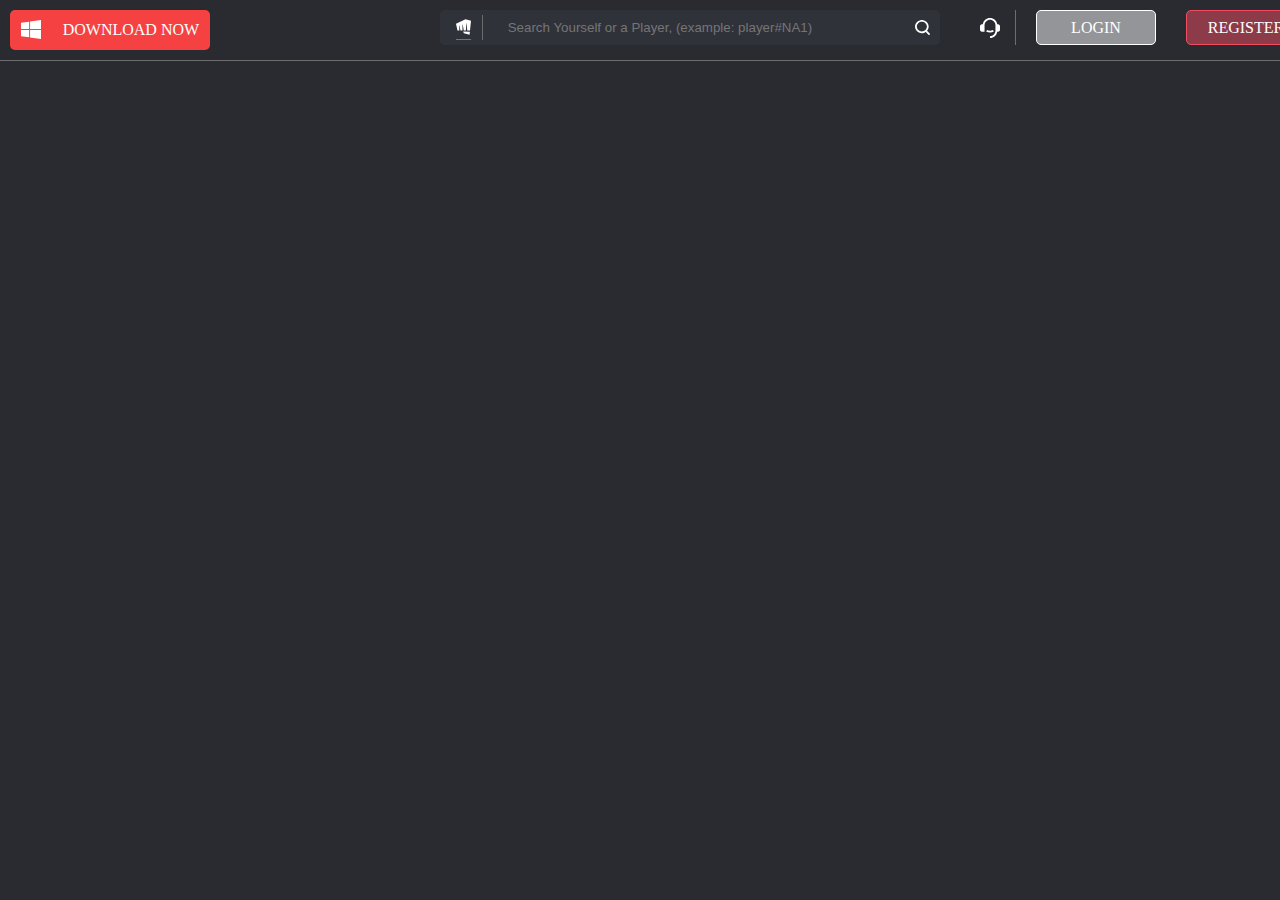
==== index.html @ ae6da839 "It is the beginning of the project, only the header is created, and some details are missing" ====
<!DOCTYPE html>
<html lang="es">
<head>
    <meta charset="UTF-8">
    <meta name="viewport" content="width=device-width, initial-scale=1.0">
    <link rel="shortcut icon" href="./assets/images/favicon.ico" type="image/x-icon">
    <link rel="stylesheet" href="./css/header.css">
    <title>globeX#meow's</title>
</head>
<body>
    <div  class="container">
        <header class="header">
            <div class="header__hover">
                <div class="header__div--download">
                    <img class="download__img" src="./assets/images/win.svg" alt="">
                    <p  class="download__txt">DOWNLOAD NOW</p>
                </div>
            </div>
            
            <div class="header__div--search">
                <div class="search__riotlogo">
                    <img class="search__riotlogo--img" src="./assets/images/riot-logo.svg" alt="">
                </div>
                <input class="search__input" type="search" name="" id="" placeholder="      Search Yourself or a Player, (example: player#NA1) ">
                <img class="search__img" src="./assets/images/busqueda.svg" alt="">
            </div>
            <div class="header__div--register">
                <div class="register__support">
                    <img class="register__support--img" src="./assets/images/support-icon.svg" alt="">
                </div>
                <div class="register__div">
                    <div class="register__div--login">
                        <p>LOGIN</p>
                    </div>
                    <div class="register__div--register">
                        <p>REGISTER</p>
                    </div>
                </div>
            </div>
        </header>
    </div>
</body>
</html>
---- css/header.css ----
*{
    box-sizing: border-box;
}
body{
    margin: 0;
    background-color: #292B30;
    color: #FFFFFF;
}
.header{
    background-color: #292B30;
    width: 100%;
    display: flex;
    justify-content: space-between;
    border-bottom: 1px solid rgb(109, 109, 109);
}
.header__div--download{
    display: flex;
    background-color: rgb(245, 65, 65);
    align-items: center;
    justify-content: space-around;
    width: 200px;
    height: 40px;
    margin: 10px;
    border-radius: 5px;
}
.header__hover:hover{
    
}
.download__img{
    width: 20px;
}
.header__div--search{
    display: flex;
    justify-content: space-around;
    height: 35px;
    width: 500px;
    background-color: #30323A;
    padding: 5px;
    border-radius: 5px;
    margin: 10px;
    margin-left: 220px;
}
.search__riotlogo{
    width: 45px;
    text-align: center;
    border-right: 1px solid rgb(109, 109, 109);
    display: flex;
    vertical-align: middle;
    justify-content: center;
}
.search__riotlogo--img{
    border-bottom: 1px solid rgb(245, 65, 65);
    width: 15px;
}
.search__input{
    width: 500px;
    background-color: transparent;
    border: 0px;
    outline: 0px;
}
.search__img{
    width: 25px;
    padding: 5px;
}
.header__div--register{
    display: flex;
    height: 35px; 
    align-items: center;
    justify-content: space-around; 
    margin: 10px;
}
.register__support{
    border-right: 1px solid rgb(109, 109, 109) ;
    height: 35px;
    display: flex;
    align-items: center;
    justify-content: center;
    margin: 5px;
}
.register__support--img{
    width: 20px;
    margin: 15px;
}
.register__div{
    display: flex;
    justify-content: space-around;
    width: 300px;
}
.register__div--login{
    border-radius: 5px;
    border: 1px solid white;
    width: 120px;
    height: 35px;
    background-color: rgba(255, 255, 255, 0.5);
    display: flex;
    justify-content: center;
    align-items: center;
}
.register__div--register{
    border-radius: 5px;
    border: 1px solid #F34C61;
    width: 120px;
    height: 35px;
    background-color: rgba(243, 76, 98, 0.5);
    display: flex;
    justify-content: center;
    align-items: center;
}
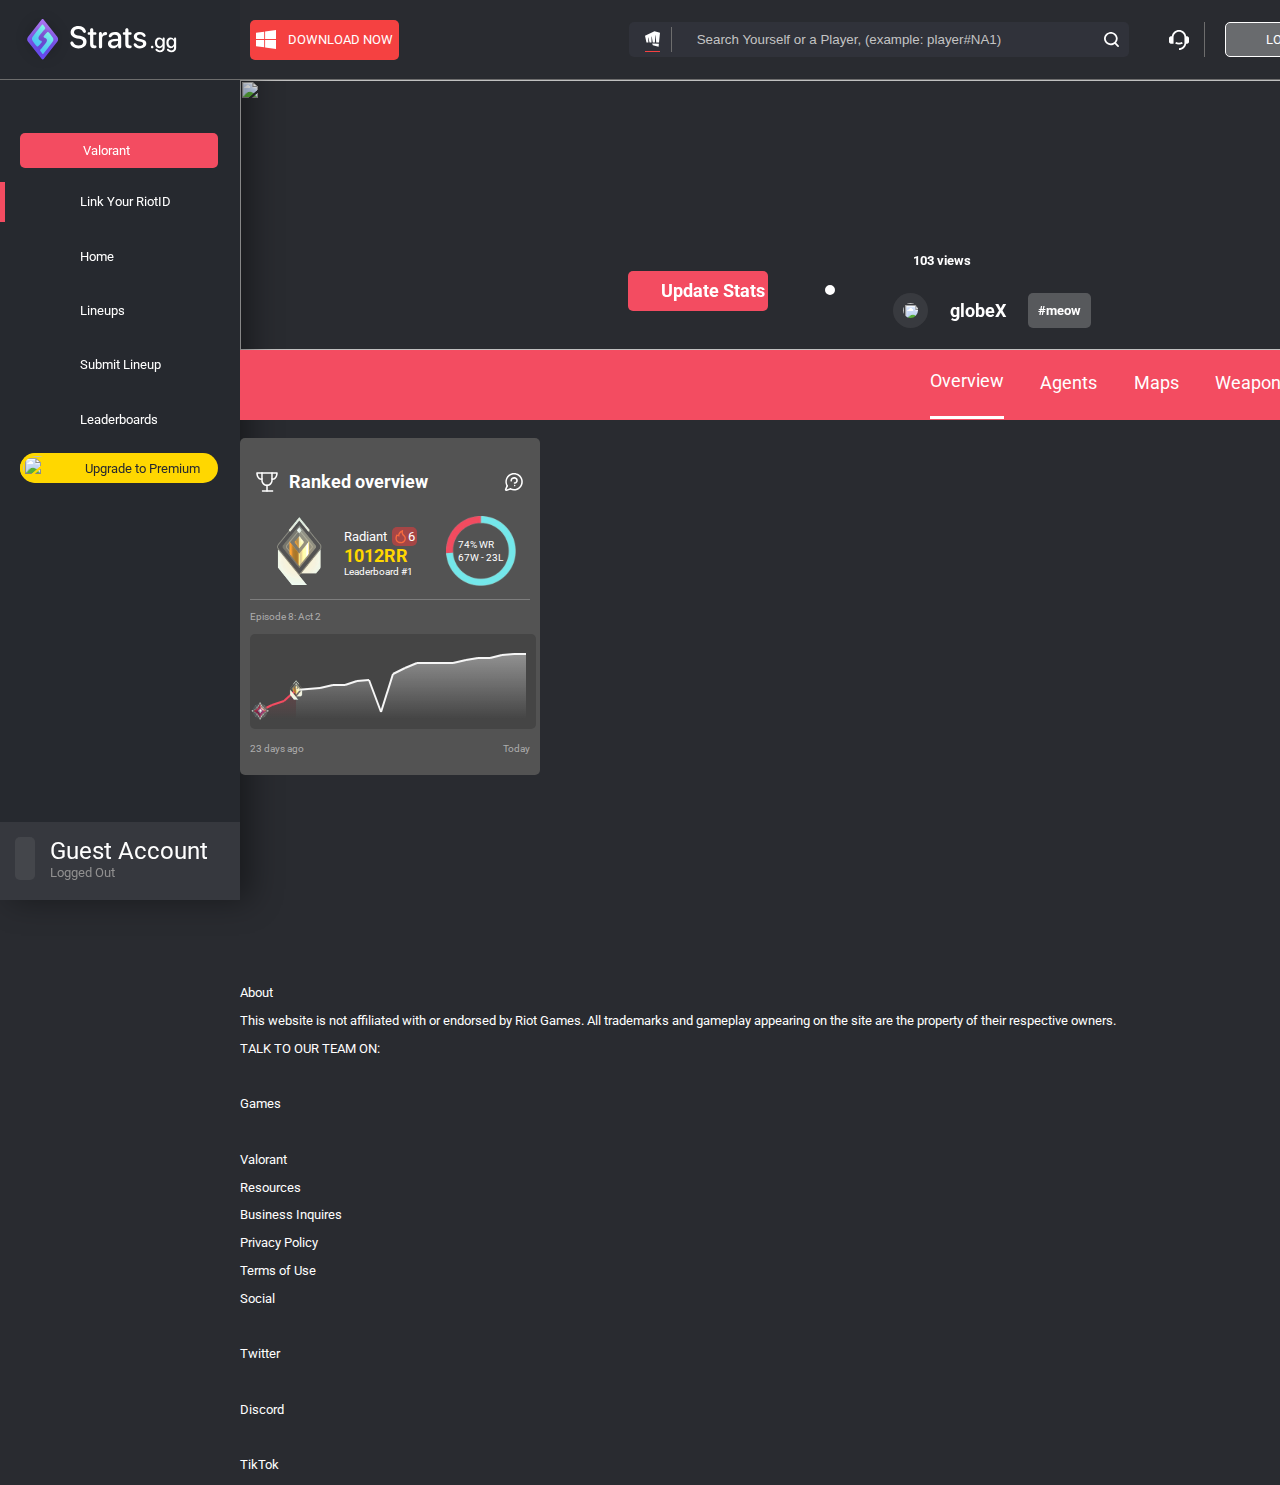
==== commit 6ce9564d: "one of the aside boxes on the first page is added, and some error with the things done previously pa" ====
--- a/index.html
+++ b/index.html
@@ -4,40 +4,287 @@
     <meta charset="UTF-8">
     <meta name="viewport" content="width=device-width, initial-scale=1.0">
     <link rel="shortcut icon" href="./assets/images/favicon.ico" type="image/x-icon">
+    <link rel="preconnect" href="https://fonts.googleapis.com">
+    <link rel="preconnect" href="https://fonts.gstatic.com" crossorigin>
+    <link href="https://fonts.googleapis.com/css2?family=Roboto&display=swap" rel="stylesheet">
     <link rel="stylesheet" href="./css/header.css">
+    <link rel="stylesheet" href="./css/nav.css">
+    <link rel="stylesheet" href="./css/main.css">
+    <link rel="stylesheet" href="./css/footer.css">
+    <link rel="stylesheet" href="./css/aside.css">
     <title>globeX#meow's</title>
 </head>
 <body>
     <div  class="container">
-        <header class="header">
-            <div class="header__hover">
+        <nav class="nav">
+            <div class="nav__div">
+                <div class="nav__div--logo">
+                    <img class="logo__img" src="./assets/images/logo.svg" alt="">
+                </div>
+                <main class="div__main">
+                    <div class="div nav__div--valorant">
+                        <img class="nav__img valorant__img" src="./assets/images/valorant-icon-light.svg" alt="">
+                        <p class="valorant__txt">Valorant</p>
+                    </div>
+                    <div class="div nav__div--riotid">
+                        <img class="nav__img" src="./assets/images/user.svg" alt="">
+                        <p class=" nav__p">Link Your RiotID</p>
+                    </div>
+                    <div class="div nav__div--home">
+                        <img class="nav__img" src="./assets/images/icons8-casa-24.png" alt="">
+                        <p class=" nav__p">Home</p>
+                    </div>
+                    <div class="div nav__div--lineups">
+                        <img class="nav__img" src="./assets/images/icons8-arquero-64.png" alt="">
+                        <p class=" nav__p">Lineups</p>
+                    </div>
+                    <div class="div nav__div--submit">
+                        <img class="nav__img" src="./assets/images/upload.svg" alt="">
+                        <p class=" nav__p">Submit Lineup</p>
+                    </div>
+                    <div class="div nav__div--leader">
+                        <img class="nav__img" src="./assets/images/icons8-tabla-de-posiciones-24.png" alt="">
+                        <p class=" nav__p">Leaderboards</p>
+                    </div>
+                    <div class="div nav__div--upgrade">
+                        <img class="nav__img upgrade__img" src="./assets/images/premium-icon.svg" alt="">
+                        <p class="upgrade__txt">Upgrade to Premium</p>
+                    </div>
+                </main>
+            </div>
+            <footer class="footer__nav">
+                <img class="footer__img" src="./assets/images/guest-icon.svg" alt="">
+                <div class="footer__text">
+                    <p class="footer__text--title">Guest Account</p>
+                    <p class="footer__text--p">Logged Out</p>
+                </div>
+            </footer>
+        </nav>
+        <div class="container__div">
+            <header class="header">
                 <div class="header__div--download">
                     <img class="download__img" src="./assets/images/win.svg" alt="">
                     <p  class="download__txt">DOWNLOAD NOW</p>
                 </div>
-            </div>
-            
-            <div class="header__div--search">
-                <div class="search__riotlogo">
-                    <img class="search__riotlogo--img" src="./assets/images/riot-logo.svg" alt="">
-                </div>
-                <input class="search__input" type="search" name="" id="" placeholder="      Search Yourself or a Player, (example: player#NA1) ">
-                <img class="search__img" src="./assets/images/busqueda.svg" alt="">
-            </div>
-            <div class="header__div--register">
-                <div class="register__support">
-                    <img class="register__support--img" src="./assets/images/support-icon.svg" alt="">
-                </div>
-                <div class="register__div">
-                    <div class="register__div--login">
-                        <p>LOGIN</p>
-                    </div>
-                    <div class="register__div--register">
-                        <p>REGISTER</p>
-                    </div>
-                </div>
-            </div>
-        </header>
+                
+                <div class="header__div--search">
+                    <div class="search__riotlogo">
+                        <img class="search__riotlogo--img" src="./assets/images/riot-logo.svg" alt="">
+                    </div>
+                    <input class="search__input" type="search" name="" id="" placeholder="      Search Yourself or a Player, (example: player#NA1) ">
+                    <img class="search__img" src="./assets/images/busqueda.svg" alt="">
+                </div>
+                <div class="header__div--register">
+                    <div class="register__support">
+                        <img class="register__support--img" src="./assets/images/support-icon.svg" alt="">
+                    </div>
+                    <div class="register__div">
+                        <div class="register__div--login">
+                            <p>LOGIN</p>
+                        </div>
+                        <div class="register__div--register">
+                            <p>REGISTER</p>
+                        </div>
+                    </div>
+                </div>
+            </header>
+
+            <main class="header__main">
+                <div class="main__banner">
+                    <img class="main__banner--img" src="./assets/images/banner.png" alt="">
+                </div>   
+                <div class="banner__profile">
+                    <div class="profile__update">
+                        <img class="profile__update--img" src="./assets/images/timer.svg" alt="">
+                        <p class="profile__update--txt">Update Stats</p>
+                    </div>
+                    <div class="profile">
+                        <img class="profile__img" src="./assets/images/profile.png" alt="">
+                    </div>
+                    <div class="banner__data">
+                        <div class="data__views">
+                            <img class="data__views--img" src="./assets/images/eye.svg" alt="">
+                            <p class="data__views--p">103 views</p>
+                        </div>
+                        <div class="data__name">
+                            <img class="data__name--logo" src="./assets/images/valorant-icon-light.svg" alt="">
+                            <p class="data__name--name">globeX</p>
+                            <p class="data__name--tag">#meow</p>
+                            <img class="data__name--favorite" src="./assets/images/not-favorite.svg" alt="">
+                        </div>
+                    </div>
+                </div>
+                <nav class="main__nav">
+                    <ul class="nav__ul">
+                        <li class="nav__li nav__li--overview"><a class="nav__a" href="./index.html">Overview</a></li>
+                        <li class="nav__li"><a class="nav__a" href="#">Agents</a></li>
+                        <li class="nav__li"><a class="nav__a" href="./pages/maps.html">Maps</a></li>
+                        <li class="nav__li"><a class="nav__a" href="./pages/weapons.html">Weapons</a></li>
+                    </ul>
+                </nav>
+            </main>
+
+
+            <main class="main">
+                <aside class="main__aside">
+                    <div class="main__aside--rank">
+                        <div class="rank__over">
+                            <div class="rank__aside">
+                                <img class="rank__cap" src="./assets/images/cap-icon.svg" alt="">
+                                <p class="rank__txt">Ranked overview</p>
+                            </div>
+                            <img class="rank__quest" src="./assets/images/question_mark.svg" alt="">
+                        </div>
+                        <div class="rank__radiant">
+                            <div class="rank__radiant--div">
+                                <img class="radiant__img" src="./assets/images/radiant.png" alt="">
+                                <div class="radiant__div">
+                                    <P class="radiant__p p__span">Radiant <span class="radiant__span"><img src="./assets/images/fire.svg" alt="">6</span></P>
+                                    <P class="radiant__p p__point">1012RR</P>
+                                    <P class="radiant__p p__board">Leaderboard #1</P>
+                                </div>
+                            </div>
+                            
+                            <div>
+                                <img class="radiant__circle" src="./assets/images/anillo-porcentaje.png" alt="">
+                                <div class="radiant__percentage">
+                                    <p class="radiant__p">74% WR</p>
+                                    <p class="radiant__p">67W - 23L</p>
+                                </div>
+                            </div>
+                        </div>
+                        <div>
+                            <p class="radiant__p--info">Episode 8: Act 2</p>
+                            <img class="radiant__carrer" src="./assets/images/ranked.png" alt="">
+                            <div class="radiant__day">
+                                <p class="radiant__p--info">23 days ago</p>
+                                <p class="radiant__p--info">Today</p>
+                            </div>
+                        </div>
+                    </div>
+
+
+                    <div class="main__aside--statistics">
+                        <div>
+                            <img src="" alt="">
+                            <div>
+                                <p></p>
+                                <p></p>
+                            </div>
+                        </div>
+                        <div>
+                            <div>
+                                <p></p>
+                                <div>
+                                    <p></p>
+                                    <img src="" alt="">
+                                    <p></p>
+                                    <img src="" alt="">
+                                    <div>
+                                        <img src="" alt="">
+                                    </div>
+                                </div>
+                                <p></p>
+                            </div>
+                            <div>
+                                <img src="" alt="">
+                                <p></p>
+                                <p></p>
+                                <p></p>
+                                <p></p>
+                                <p></p>
+                                <p></p>
+                                <p></p>
+                            </div>
+                           
+                        </div> 
+                        <p></p>
+                    </div>
+
+
+                    <div class="main__aside--accuracy">
+                        <div>
+                            <div>
+                                <img src="" alt="">
+                                <p></p>
+                            </div>
+                            <p></p>
+                        </div>
+                        <div>
+                            <img src="" alt="">
+                            <div>
+                                <p></p>
+                                <p></p>
+                                <p></p>
+                            </div>
+                        </div>
+                        <div>
+                            <p></p>
+                            <img src="" alt="">
+                        </div>
+                    </div>
+                </aside>
+                <main>
+
+                </main>
+                <aside>
+                    <div></div>
+                    <div></div>
+                </aside>
+            </main>
+
+
+
+
+            <footer class="footer">
+                <div class="footer__content footer__about">
+                    <p class="footer__title footer__about--title">About</p>
+                    <p class="about__txt">This website is not affiliated with or endorsed by Riot Games. All trademarks and gameplay appearing on the site are the property of their respective owners.</p>
+                    <div class="about__discord">
+                        <p class="about__discord--p">TALK TO OUR TEAM ON:</p>
+                        <img class="about__discord--img" src="./assets/images/discord.svg" alt="">
+                    </div>
+                </div>
+                <div class="footer__content footer__games">
+                    <p class="footer__title footer__games--title">Games</p>
+                    <div class="footer__games--div">
+                        <img class="footer__games--img" src="./assets/images/valorant-icon-light.svg" alt="">
+                        <p class="footer__games--p">Valorant</p>
+                    </div>
+                </div>
+                <div class="footer__content footer__resources">
+                    <p class="footer__title footer__resources--title">Resources</p>
+                    <p class="footer__resources--p">Business Inquires</p>
+                    <p class="footer__resources--p">Privacy Policy</p>
+                    <p class="footer__resources--p">Terms of Use</p>
+                </div>
+                <div class="footer__content footer__social">
+                    <p class="footer__title footer__social--title">Social</p>
+                    <div class="footer__social--div">
+                        <img class="footer__social--img" src="./assets/images/twitter-icon.svg" alt="">
+                        <p class="footer__social--p">Twitter</p>
+                    </div>
+                    <div class="footer__social--div">
+                        <img class="footer__social--img" src="./assets/images/discord-icon.svg" alt="">
+                        <p class="footer__social--p">Discord</p>
+                    </div>
+                    <div class="footer__social--div">
+                        <img class="footer__social--img" src="./assets/images/tiktok-icon.svg" alt="">
+                        <p class="footer__social--p">TikTok</p>
+                    </div>
+                </div>
+            </footer>
+
+        </div>
+        
+        
+
+
     </div>
+    
+    
+
+
+    
 </body>
 </html>--- a/css/header.css
+++ b/css/header.css
@@ -1,17 +1,33 @@
 *{
     box-sizing: border-box;
+    scrollbar-color: rgb(245, 65, 65) transparent;
+    scrollbar-width: thin;
 }
 body{
     margin: 0;
     background-color: #292B30;
     color: #FFFFFF;
+    font-family: roboto;
+    font-size: 0.8rem;
+}
+.container{
+    display: flex;
+    justify-content: space-between;
+}
+.container__div{
+    width: 100%;
 }
 .header{
+    width: 100%;
     background-color: #292B30;
-    width: 100%;
     display: flex;
     justify-content: space-between;
+    align-items: center;
     border-bottom: 1px solid rgb(109, 109, 109);
+    position: sticky;
+    top: 0;
+    z-index: 100;
+    height: 80px;
 }
 .header__div--download{
     display: flex;
@@ -23,8 +39,8 @@
     margin: 10px;
     border-radius: 5px;
 }
-.header__hover:hover{
-    
+.header__div--download:hover{
+    box-shadow:  0px 0px 20px rgb(245, 65, 65);
 }
 .download__img{
     width: 20px;
@@ -57,6 +73,9 @@
     background-color: transparent;
     border: 0px;
     outline: 0px;
+}
+.search__input::placeholder{
+    color: #C4C4C4;
 }
 .search__img{
     width: 25px;
@@ -91,18 +110,24 @@
     border: 1px solid white;
     width: 120px;
     height: 35px;
-    background-color: rgba(255, 255, 255, 0.5);
+    background-color: rgba(255, 255, 255, 0.3);
     display: flex;
     justify-content: center;
     align-items: center;
+}
+.register__div--login:hover{
+    background-color: rgba(255, 255, 255, 0.5);
 }
 .register__div--register{
     border-radius: 5px;
     border: 1px solid #F34C61;
     width: 120px;
     height: 35px;
-    background-color: rgba(243, 76, 98, 0.5);
+    background-color: rgba(243, 76, 98, 0.3);
     display: flex;
     justify-content: center;
     align-items: center;
+}
+.register__div--register:hover{
+    background-color: rgba(243, 76, 98, 0.5);
 }--- a/css/nav.css
+++ b/css/nav.css
@@ -0,0 +1,123 @@
+.nav{
+    width: 70px;
+    height: 100vh;
+    background-color: #26292F;
+    box-shadow: 10px 0px 30px rgba(0, 0, 0, 0.404);
+    display: flex;
+    flex-direction: column;
+    justify-content: space-between;
+    position: sticky;
+    top: 0;
+    left: 0;
+    color: transparent;
+}
+.nav:hover{
+    width: 300px;
+    transition: 500ms;
+    color: white;
+}
+.div__main{
+    display: flex;
+    flex-direction: column;
+    justify-content: space-between;
+    min-height: 350px;
+    padding-right: 20px;
+}
+.logo__img{
+    width: 240px;
+    border-bottom: 1px solid rgb(109, 109, 109);
+    padding-right: 50px;
+    height: 80px;
+    padding-left: 15px;
+}
+.div{
+    display: flex;
+    margin-left: 10px;
+    align-items: center;
+    padding-left: 10px;
+}
+.nav__img{
+    min-width: 30px;
+    max-height: 30px;
+    margin-right: 30px;
+}
+.nav__p{
+    min-width: 120px;
+}
+.nav__div--upgrade{
+    width: 100px;
+    padding: 0;
+    margin-left: 20px;
+}
+.upgrade__txt{
+    margin: 0;
+}
+.upgrade__img{
+    width: 35px;
+    background-color: gold;
+    border-radius: 50%;
+    height: 35px;
+    padding: 3px;
+}
+.upgrade__txt{
+    min-width: 120px;
+}
+.nav__p:hover{
+    color: #F34C61;
+}
+.nav:hover .nav__div--upgrade{
+    background-color: gold;
+    width: 90%;
+    border-radius: 30px;
+    color: #26292F;
+}
+.nav__div--valorant{
+    background-color: #F34C61;
+    width: 35px;
+    height: 35px;
+    padding: 3px;
+    margin-left: 20px;
+    border-radius: 5px;
+}
+.nav:hover .nav__div--valorant{
+    width: 90%;
+}
+.div__main{
+    margin-top: 50px;
+}
+.nav__div--riotid{
+    border-left: 5px solid #F34C61;
+    padding-left: 15px;
+    margin-left: 0;
+}
+.footer__nav{
+    display: flex;
+    padding: 15px;
+    padding-right: 30px;
+    padding-bottom: 20px;
+    padding-left: 15px;
+    background-color: rgba(196, 196, 196, 0.1);
+    width: 100%;
+}
+.nav:hover .footer{
+    width: 100%;
+}
+.footer__text--title{
+    font-size: 1.5rem;
+    min-width: 160px;
+    margin: 0;
+}
+.footer__text--p{
+    margin: 0;
+}
+.nav:hover .footer__text--p{
+    color: rgb(145, 144, 144);
+}
+.footer__img{
+    margin-right: 15px;
+    background-color: rgba(196, 196, 196, 0.1);
+    border-radius: 5px;
+    padding: 0px 10px 0px 10px;
+    margin-left: 0px;
+
+}
--- a/css/main.css
+++ b/css/main.css
@@ -0,0 +1,105 @@
+.header__main{
+    position: relative;
+}
+.main__banner{
+    position: relative;
+    z-index: -15;
+}
+.main__banner--img{
+    width: 100%;
+    height: 270px;
+    object-fit: cover;
+}
+.banner__profile{
+    display: flex;
+    justify-content: space-evenly;
+    align-items: center;
+    width: 600px;
+    position: absolute;
+    left: 330px;
+    top: 160px;
+    z-index: 5;
+}
+.profile__update{
+    display: flex;
+    justify-content: center;
+    align-items: center;
+    background-color: #F34C61;
+    height: 40px;
+    width: 140px;
+    border-radius: 5px;
+}
+.profile__update--img{
+    width: 20px;
+    margin-right: 10px;
+}
+.profile__update--txt{
+    font-size: 1.1rem;
+    font-weight: bold;
+}
+.profile__img{
+    border: 5px solid white;
+    border-radius: 50%;
+}
+.data__views{
+    display: flex;
+}
+.data__views--img{
+    margin: 10px;
+}
+.data__views--p{
+    font-weight: bold;
+}
+.data__name{
+    display: flex;
+    justify-content: space-between;
+    align-items: center;
+    width: 220px;
+}
+.data__name--logo{
+    border-radius: 100px;
+    width: 35px;
+    height: 35px;
+    padding: 10px;
+    background-color: rgba(196, 196, 196, 0.1);
+}
+.data__name--name{
+    font-size: 1.1rem;
+    font-weight: bold;
+}
+.data__name--tag{
+    font-weight: bold;
+    padding: 10px;
+    border-radius: 5px;
+    background-color: rgba(196, 196, 196, 0.301);
+}
+.main__nav{
+    width: 100%;
+    height: 70px;
+    background-color: #F34C61;
+    margin-top: 0;
+    position: relative;
+    top: -3px;
+}
+.nav__ul{
+    margin: 0;
+    margin-left: 650px;
+    display: flex;
+    width: 400px;
+    height: 65px;
+    justify-content: space-between;
+    align-items: center;
+    list-style: none;
+    
+}
+.nav__li{
+    font-size: 1.1rem;
+    padding: 25px 0px 25px 0px;
+}
+.nav__li--overview, .nav__li--maps, .nav__li--weapons{
+    border-bottom: 3px solid white;
+}
+.nav__a{
+    text-decoration: none;
+    color: white;
+}--- a/css/aside.css
+++ b/css/aside.css
@@ -0,0 +1,92 @@
+.main{
+    margin: 0 auto;
+    width: 1400px;
+}
+.main__aside{
+    width: 300px;
+}
+.main__aside--rank{
+    margin-top: 15px;
+    background-color: rgb(83, 83, 83);
+    border-radius: 5px;
+    padding: 10px;
+    position: relative;
+}
+.rank__over{
+    display: flex;
+    justify-content: space-between;
+    padding: 5px;
+}
+.rank__aside{
+    display: flex;
+}
+.rank__cap{
+    margin-right: 10px;
+}
+.rank__radiant{
+    display: flex;
+    justify-content: space-around;
+    padding-bottom: 10px;
+    border-bottom: 1px solid rgba(238, 238, 238, 0.274);
+}
+.rank__radiant--div{
+    display: flex;
+}
+.radiant__img{
+    height: 70px;
+    margin-right: 10px;
+}
+.radiant__div{
+    margin: auto;
+}
+.radiant__p{
+    margin: 0;
+}
+.radiant__circle{
+    width: 70px;
+}
+.rank__txt{
+    font-size: 1.15rem;
+    font-weight: bold;
+}
+.radiant__percentage{
+    position: absolute;
+    top: 100px;
+    left: 218px;
+}
+.radiant__percentage>.radiant__p{
+    font-size: 0.65rem;
+}
+.radiant__p--info{
+    font-size: 0.65rem;
+    color: rgb(173, 173, 173);
+}
+.radiant__day{
+    display: flex;
+    justify-content: space-between;
+}
+.radiant__carrer{
+    background-color: rgba(34, 34, 34, 0.274);
+    border-radius: 5px;
+}
+.radiant__span{
+    background-color: rgba(255, 56, 56, 0.479);
+    padding: 2px;
+    border-radius: 5px;
+    display: flex;
+    justify-content: center;
+    align-items: center;
+    margin-left: 5px;
+}
+.p__span{
+    display: flex;
+    align-items: center;
+}
+.p__point{
+    font-size: 1.1rem;
+    font-weight: bolder;
+    color: gold;
+}
+.p__board{
+    font-size: 0.6rem;
+}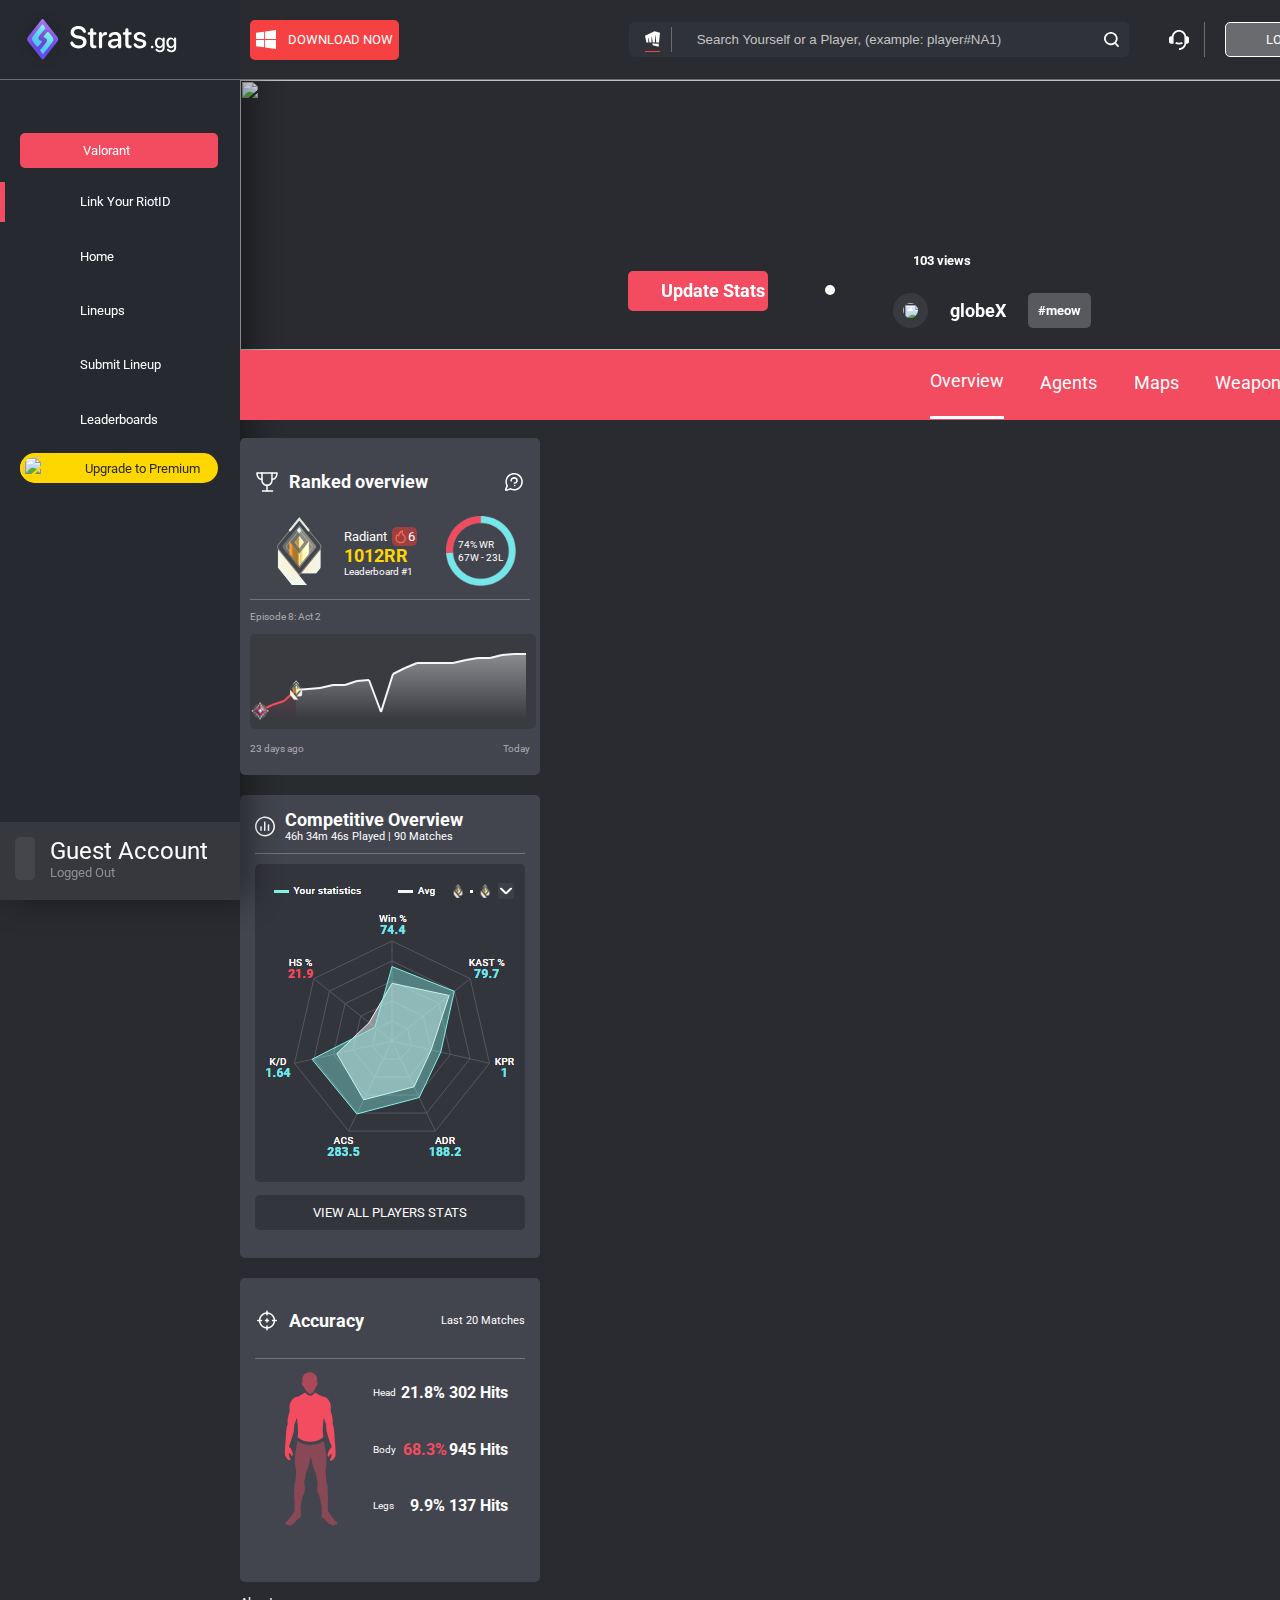
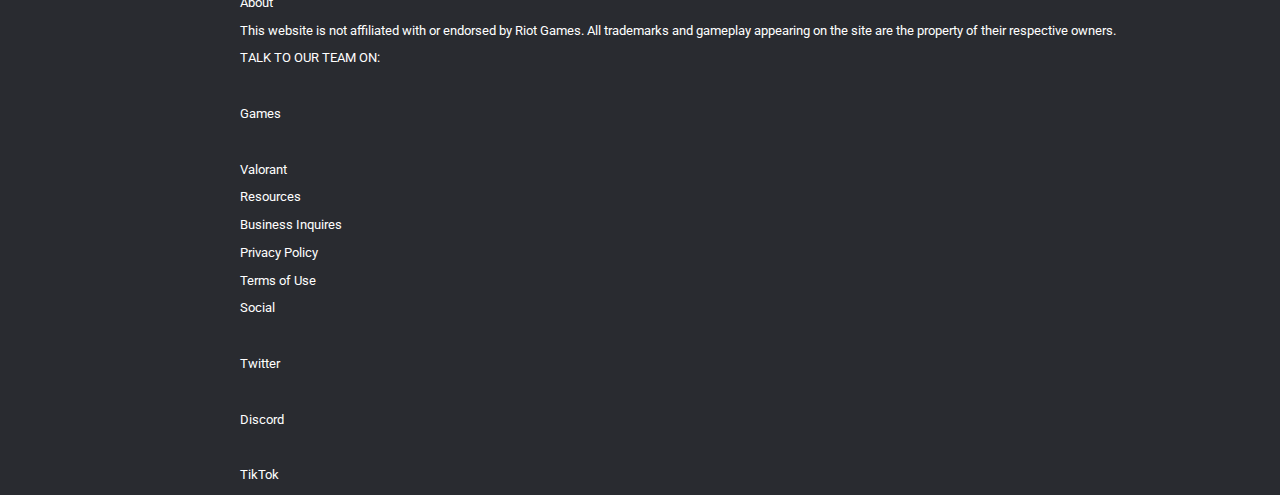
==== commit 4655c3b0: "the aside of the overview page is finished" ====
--- a/index.html
+++ b/index.html
@@ -165,60 +165,37 @@
 
 
                     <div class="main__aside--statistics">
-                        <div>
-                            <img src="" alt="">
-                            <div>
-                                <p></p>
-                                <p></p>
-                            </div>
-                        </div>
-                        <div>
-                            <div>
-                                <p></p>
-                                <div>
-                                    <p></p>
-                                    <img src="" alt="">
-                                    <p></p>
-                                    <img src="" alt="">
-                                    <div>
-                                        <img src="" alt="">
-                                    </div>
-                                </div>
-                                <p></p>
-                            </div>
-                            <div>
-                                <img src="" alt="">
-                                <p></p>
-                                <p></p>
-                                <p></p>
-                                <p></p>
-                                <p></p>
-                                <p></p>
-                                <p></p>
-                            </div>
-                           
+                        <div class="statistics__title">
+                            <img class="statistics__title--img" src="./assets/images/competitive-overview-icon.svg" alt="">
+                            <div class="statistics__title--div">
+                                <p class="statistics__title--p title">Competitive Overview</p>
+                                <p class="statistics__title--p subtitle">46h 34m 46s Played | 90 Matches</p>
+                            </div>
+                        </div>
+                        <div class="statistics__main">
+                            <img class="statistics__main--img" src="./assets/images/statistic.png" alt="">
                         </div> 
-                        <p></p>
+                        <p class="statistics__button">VIEW ALL PLAYERS STATS</p>
                     </div>
 
 
                     <div class="main__aside--accuracy">
-                        <div>
-                            <div>
-                                <img src="" alt="">
-                                <p></p>
-                            </div>
-                            <p></p>
-                        </div>
-                        <div>
-                            <img src="" alt="">
-                            <div>
-                                <p></p>
-                                <p></p>
-                                <p></p>
-                            </div>
-                        </div>
-                        <div>
+                        <div class="accuracy__title">
+                            <div class="accuracy__title--div">
+                                <img class="accuracy__title--img" src="./assets/images/accuracy-icon.svg" alt="">
+                                <p class="accuracy__title--txt title">Accuracy</p>
+                            </div>
+                            <p class="accuracy__title--p subtitle">Last 20 Matches</p>
+                        </div>
+                        <div class="accuracy__main">
+                            <img src="./assets/images/body.png" alt="">
+                            <div class="accuracy__main--div">
+                                <p class="accuracy__main--p">Head <span class="head">21.8% 302 Hits</span></p>
+                                <p class="accuracy__main--p">Body <span class="body__red body">68.3% </span><span class="body__hits body"> 945 Hits</span></p>
+                                <p class="accuracy__main--p">Legs <span class="legs">9.9%  137 Hits</span></p>
+                            </div>
+                        </div>
+                        <div class="accuracy__footer">
                             <p></p>
                             <img src="" alt="">
                         </div>
--- a/css/aside.css
+++ b/css/aside.css
@@ -7,7 +7,7 @@
 }
 .main__aside--rank{
     margin-top: 15px;
-    background-color: rgb(83, 83, 83);
+    background-color: #43454E;
     border-radius: 5px;
     padding: 10px;
     position: relative;
@@ -89,4 +89,92 @@
 }
 .p__board{
     font-size: 0.6rem;
+}
+
+.main__aside--statistics{
+    margin-top: 20px;
+    padding: 15px;
+    border-radius: 5px;
+    background-color: #43454E;
+}
+.statistics__title{
+    display: flex;
+    padding-bottom: 10px;
+    border-bottom: 1px solid rgba(238, 238, 238, 0.274);
+}
+.statistics__title--img{
+    margin-right: 10px;
+}
+.statistics__title--p{
+    margin: 0;
+}
+.title{
+    font-size: 1.1rem;
+    font-weight: bold;
+}
+.subtitle{
+    font-size: 0.7rem;
+}
+.statistics__main{
+    padding: 10px;
+    margin-top: 10px;
+    border-radius: 5px;
+    background-color: #33353C;
+}
+.statistics__button{
+    background-color: #33353C;
+    text-align: center;
+    padding: 10px;
+    border-radius: 5px;
+}
+.statistics__button:hover{
+    background-color: #F34C61;
+}
+.main__aside--accuracy{
+    margin-top: 20px;
+    padding: 15px;
+    border-radius: 5px; 
+    background-color: #43454E;
+}
+.accuracy__title{
+    display: flex;
+    justify-content: space-between;
+    align-items: center;
+    padding-bottom: 10px;
+    border-bottom: 1px solid rgba(238, 238, 238, 0.274);
+}
+.accuracy__title--div{
+    display: flex;
+}
+.accuracy__title--img{
+    margin-right: 10px;
+}
+.accuracy__main{
+    padding: 5px;
+    display: flex;
+    align-items: center;
+    justify-content: space-around;
+}
+.accuracy__main--div{
+    display: flex;
+    flex-direction: column;
+    justify-content: space-around;
+    height: 170px;
+}
+.accuracy__main--p{
+    font-size: 0.6rem;
+    display: flex;
+    align-items: center;
+    justify-content: space-between;
+}
+.head, .body, .legs{
+    font-size: 1rem;
+    margin-left: 5px;
+    font-weight: bold;
+}
+.body__hits{
+    margin-left: 0;
+}
+.body__red{
+    color: #F34C61;
 }